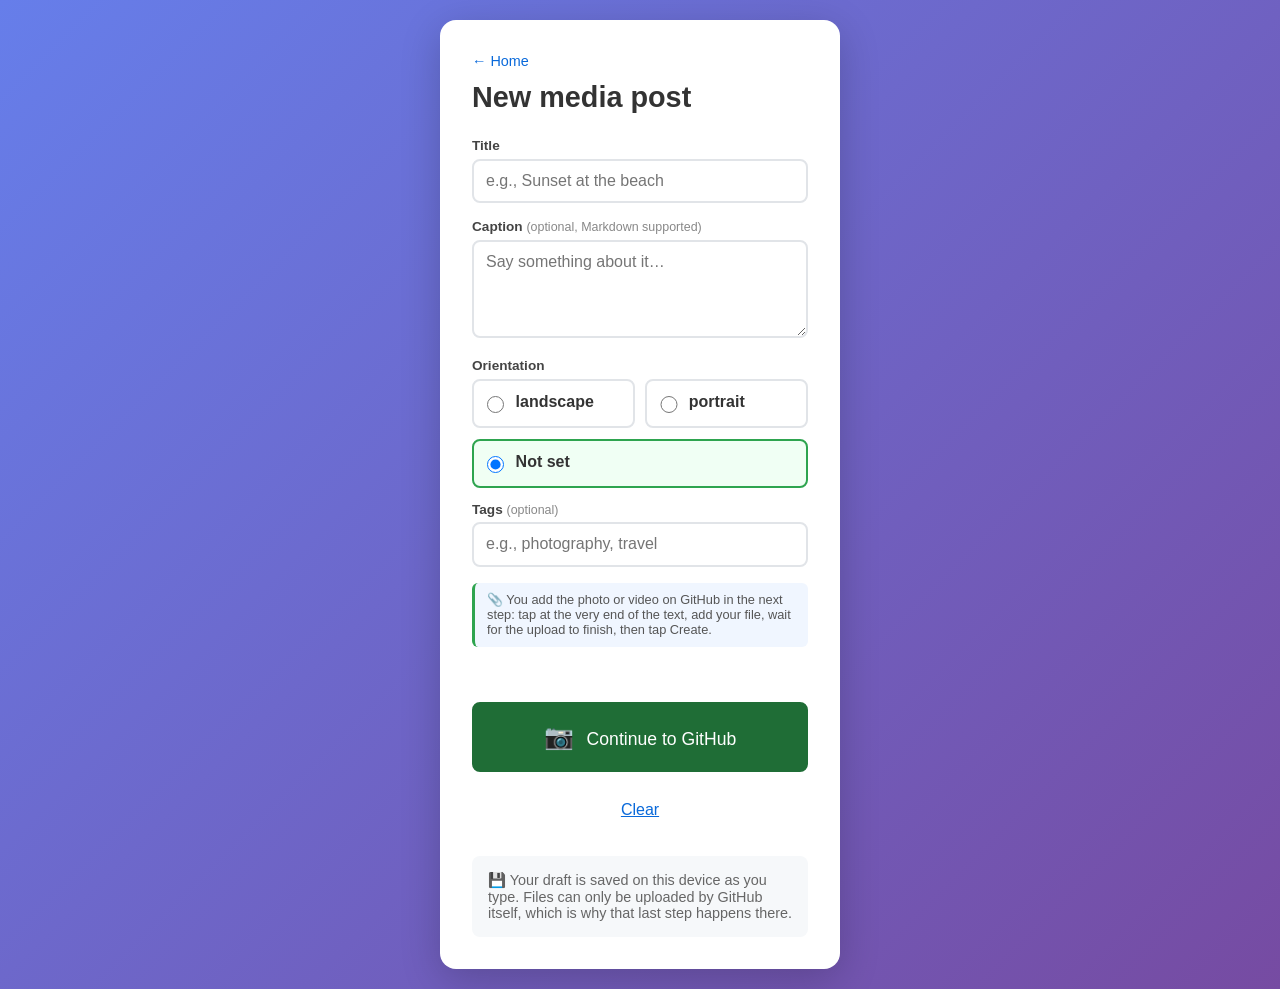
==== media.html @ 5fd4649b "Add a Media screen Co-authored-by: Copilot App <223556219+Copilot@users.noreply.github.com>" ====
<!DOCTYPE html>
<html lang="en">

<head>
    <meta charset="UTF-8">
    <meta name="viewport" content="width=device-width, initial-scale=1.0">
    <meta name="theme-color" content="#2ea44f">
    <title>New Media Post</title>
    <link rel="manifest" href="./manifest.json">
    <link rel="icon" type="image/webp" href="./icon.webp">
    <link rel="stylesheet" href="./styles.css">
</head>

<body class="page-share">
    <div class="container">
        <a class="home-link" href="./index.html">← Home</a>
        <h1>New media post</h1>

        <div class="fields">
            <div class="field">
                <label for="m-title">Title</label>
                <input type="text" id="m-title" placeholder="e.g., Sunset at the beach">
            </div>

            <div class="field">
                <label for="m-caption">Caption <span class="hint">(optional, Markdown supported)</span></label>
                <textarea id="m-caption" rows="4" placeholder="Say something about it…"></textarea>
            </div>

            <fieldset class="choice-group">
                <legend>Orientation</legend>
                <div class="choice-grid">
                    <label class="choice">
                        <input type="radio" name="media-orientation" value="landscape">
                        <span class="choice-body"><span class="choice-title">landscape</span></span>
                    </label>
                    <label class="choice">
                        <input type="radio" name="media-orientation" value="portrait">
                        <span class="choice-body"><span class="choice-title">portrait</span></span>
                    </label>
                    <label class="choice choice-wide">
                        <input type="radio" name="media-orientation" value="" checked>
                        <span class="choice-body"><span class="choice-title">Not set</span></span>
                    </label>
                </div>
            </fieldset>

            <div class="field">
                <label for="m-tags">Tags <span class="hint">(optional)</span></label>
                <input type="text" id="m-tags" placeholder="e.g., photography, travel" autocapitalize="none"
                    autocomplete="off">
            </div>
        </div>

        <p class="edit-note">📎 You add the photo or video on GitHub in the next step: tap at the very end
            of the text, add your file, wait for the upload to finish, then tap Create.</p>

        <p class="panel-status" id="media-status" aria-live="polite"></p>

        <button class="btn btn-primary" id="media-submit-btn">
            <span class="icon">📷</span>
            Continue to GitHub
        </button>
        <button class="btn-link" type="button" id="media-restore-btn" hidden>Restore the last post I sent</button>
        <button class="btn-link" type="button" id="media-clear-btn">Clear</button>

        <div class="info">
            💾 Your draft is saved on this device as you type. Files can only be uploaded by GitHub
            itself, which is why that last step happens there.
        </div>
    </div>

    <script src="./issue-core.js"></script>
    <script src="./drafts.js"></script>
    <script src="./media.js"></script>
</body>

</html>
---- styles.css ----
/* Shared styles for the GitHub Post Creator PWA (index.html + share.html). */

* {
    margin: 0;
    padding: 0;
    box-sizing: border-box;
}

body {
    font-family: -apple-system, BlinkMacSystemFont, 'Segoe UI', sans-serif;
    background: linear-gradient(135deg, #667eea 0%, #764ba2 100%);
    min-height: 100vh;
    display: flex;
    align-items: center;
    justify-content: center;
    padding: 20px;
}

/* ---------- Install / landing page (index.html) ---------- */

body.page-install {
    flex-direction: column;
    color: white;
}

.page-install .container {
    max-width: 500px;
    text-align: center;
}

.page-install h1 {
    font-size: 2.5rem;
    margin-bottom: 1rem;
}

.subtitle {
    font-size: 1.2rem;
    opacity: 0.9;
    margin-bottom: 2rem;
}

.card {
    background: white;
    border-radius: 16px;
    padding: 2rem;
    margin: 2rem 0;
    box-shadow: 0 10px 40px rgba(0, 0, 0, 0.2);
    color: #333;
}

.install-btn {
    background: #2ea44f;
    color: white;
    border: none;
    padding: 1rem 2rem;
    font-size: 1.1rem;
    border-radius: 8px;
    cursor: pointer;
    font-weight: 600;
    transition: transform 0.2s, background 0.2s;
    display: inline-block;
    text-decoration: none;
}

.install-btn:hover {
    background: #2c974b;
    transform: translateY(-2px);
}

.install-btn:active {
    transform: translateY(0);
}

.steps {
    text-align: left;
    margin-top: 1.5rem;
}

.step {
    margin: 1rem 0;
    padding-left: 2rem;
    position: relative;
}

.step::before {
    content: "✓";
    position: absolute;
    left: 0;
    color: #2ea44f;
    font-weight: bold;
    font-size: 1.2rem;
}

.emoji {
    font-size: 3rem;
    margin-bottom: 1rem;
}

#install-container {
    display: block;
}

#installed-container {
    display: none;
}

.success {
    color: #2ea44f;
    font-size: 1.2rem;
    font-weight: 600;
}

/* Home tiles (index.html) */

.tile-grid {
    display: grid;
    grid-template-columns: 1fr 1fr;
    gap: 0.75rem;
    margin-top: 1rem;
}

.tile {
    display: block;
    min-height: 44px;
    padding: 1rem 0.5rem;
    border: 2px solid #e1e4e8;
    border-radius: 10px;
    color: #333;
    font-weight: 600;
    text-align: center;
    text-decoration: none;
    transition: border-color 0.2s, background 0.2s;
}

.tile:hover,
.tile:focus-visible {
    border-color: #2ea44f;
    background: #f6f8fa;
}

.tile .icon {
    display: block;
    margin: 0 0 0.25rem;
    font-size: 1.8rem;
}

.tile-wide,
.choice-wide {
    grid-column: 1 / -1;
}

.tile-detail {
    display: block;
    margin-top: 0.15rem;
    color: #666;
    font-size: 0.8rem;
    font-weight: 400;
}

/* ---------- Share target page (share.html) ---------- */

.page-share .container {
    background: white;
    border-radius: 16px;
    padding: 2rem;
    max-width: 400px;
    width: 100%;
    box-shadow: 0 10px 40px rgba(0, 0, 0, 0.2);
}

.page-share h1 {
    margin-bottom: 1.5rem;
    color: #333;
    font-size: 1.8rem;
}

.home-link {
    display: inline-block;
    margin-bottom: 0.75rem;
    color: #0969da;
    font-size: 0.9rem;
    text-decoration: none;
}

.btn {
    display: block;
    width: 100%;
    padding: 1.2rem;
    margin: 1rem 0;
    border: 2px solid #e1e4e8;
    border-radius: 8px;
    background: white;
    font-size: 1.1rem;
    cursor: pointer;
    transition: all 0.2s;
    text-align: left;
    font-weight: 500;
}

.btn:hover {
    border-color: #2ea44f;
    background: #f6f8fa;
    transform: translateY(-2px);
    box-shadow: 0 4px 12px rgba(0, 0, 0, 0.1);
}

.btn:active {
    transform: translateY(0);
}

.icon {
    font-size: 1.5rem;
    margin-right: 0.5rem;
}

.info {
    background: #f6f8fa;
    padding: 1rem;
    border-radius: 8px;
    margin-top: 1.5rem;
    font-size: 0.9rem;
    color: #666;
    word-break: break-word;
}

/* Editable review fields (share.html) */

.fields {
    margin-bottom: 0.5rem;
}

.field {
    margin-bottom: 1rem;
    text-align: left;
}

.field label {
    display: block;
    font-size: 0.85rem;
    font-weight: 600;
    color: #444;
    margin-bottom: 0.35rem;
}

.field .hint {
    font-weight: 400;
    color: #888;
    font-size: 0.78rem;
}

.field input,
.field textarea,
.field select {
    width: 100%;
    padding: 0.7rem 0.75rem;
    border: 2px solid #e1e4e8;
    border-radius: 8px;
    font-size: 1rem;
    font-family: inherit;
    color: #333;
    background: #fff;
    transition: border-color 0.2s;
}

.field input:focus,
.field textarea:focus,
.field select:focus {
    outline: none;
    border-color: #2ea44f;
}

.field textarea {
    resize: vertical;
    min-height: 4.5rem;
}

.field input.invalid,
.field textarea.invalid {
    border-color: #d1242f;
}

.edit-note {
    font-size: 0.8rem;
    color: #555;
    background: #f0f6ff;
    border-left: 3px solid #2ea44f;
    padding: 0.6rem 0.75rem;
    border-radius: 6px;
    margin: 0.25rem 0 1.25rem;
    text-align: left;
}

[hidden] {
    display: none !important;
}

.follow-panel,
.response-panel {
    text-align: left;
}

.follow-panel h2,
.response-panel h2 {
    font-size: 1.35rem;
    color: #333;
    margin-bottom: 0.4rem;
}

.follow-intro,
.panel-intro {
    color: #555;
    font-size: 0.9rem;
    margin-bottom: 1rem;
}

.feed-options,
.choice-group {
    border: 0;
    padding: 0;
    margin: 0 0 0.85rem;
}

.feed-options legend,
.choice-group legend {
    font-size: 0.85rem;
    font-weight: 600;
    color: #444;
    margin-bottom: 0.35rem;
}

#follow-feed-choices {
    display: grid;
    gap: 0.65rem;
}

.choice-grid {
    display: grid;
    grid-template-columns: 1fr 1fr;
    gap: 0.65rem;
}

.feed-choice,
.choice {
    display: flex;
    align-items: flex-start;
    gap: 0.7rem;
    min-height: 44px;
    padding: 0.8rem;
    border: 2px solid #e1e4e8;
    border-radius: 8px;
    cursor: pointer;
}

.feed-choice:has(input:checked),
.choice:has(input:checked) {
    border-color: #2ea44f;
    background: #f0fff4;
}

.feed-choice input,
.choice input {
    flex: 0 0 auto;
    width: 1.1rem;
    height: 1.1rem;
    margin-top: 0.15rem;
}

.feed-choice-body,
.feed-choice-title,
.feed-choice-url,
.choice-body,
.choice-title,
.choice-detail {
    display: block;
    min-width: 0;
}

.feed-choice-body,
.choice-body {
    flex: 1;
}

.feed-choice-title,
.choice-title {
    color: #333;
    font-weight: 600;
}

.choice-detail {
    color: #666;
    font-size: 0.8rem;
    margin-top: 0.15rem;
}

.panel-status {
    min-height: 1.2rem;
    margin-bottom: 0.5rem;
    color: #d1242f;
    font-size: 0.85rem;
    text-align: left;
}

.panel-status.is-info {
    color: #666;
}

.feed-choice-url {
    color: #666;
    font-family: ui-monospace, SFMono-Regular, Consolas, monospace;
    font-size: 0.76rem;
    margin-top: 0.2rem;
    overflow-wrap: anywhere;
}

#follow-feed-manual {
    width: 100%;
    margin-top: 0.7rem;
    padding: 0.7rem 0.75rem;
    border: 2px solid #e1e4e8;
    border-radius: 8px;
    font-size: 1rem;
}

#follow-feed-manual.invalid {
    border-color: #d1242f;
}

.follow-feed-status {
    min-height: 1.2rem;
    margin-bottom: 1rem;
    color: #666;
    font-size: 0.8rem;
}

.btn-primary {
    color: #fff;
    background: #1f6d36;
    border-color: #1f6d36;
    text-align: center;
}

.btn-primary:hover {
    color: #fff;
    background: #155b2d;
}

.btn-link {
    display: block;
    min-height: 44px;
    width: 100%;
    padding: 0.7rem;
    border: 0;
    color: #0969da;
    background: transparent;
    cursor: pointer;
    font: inherit;
    text-decoration: underline;
}
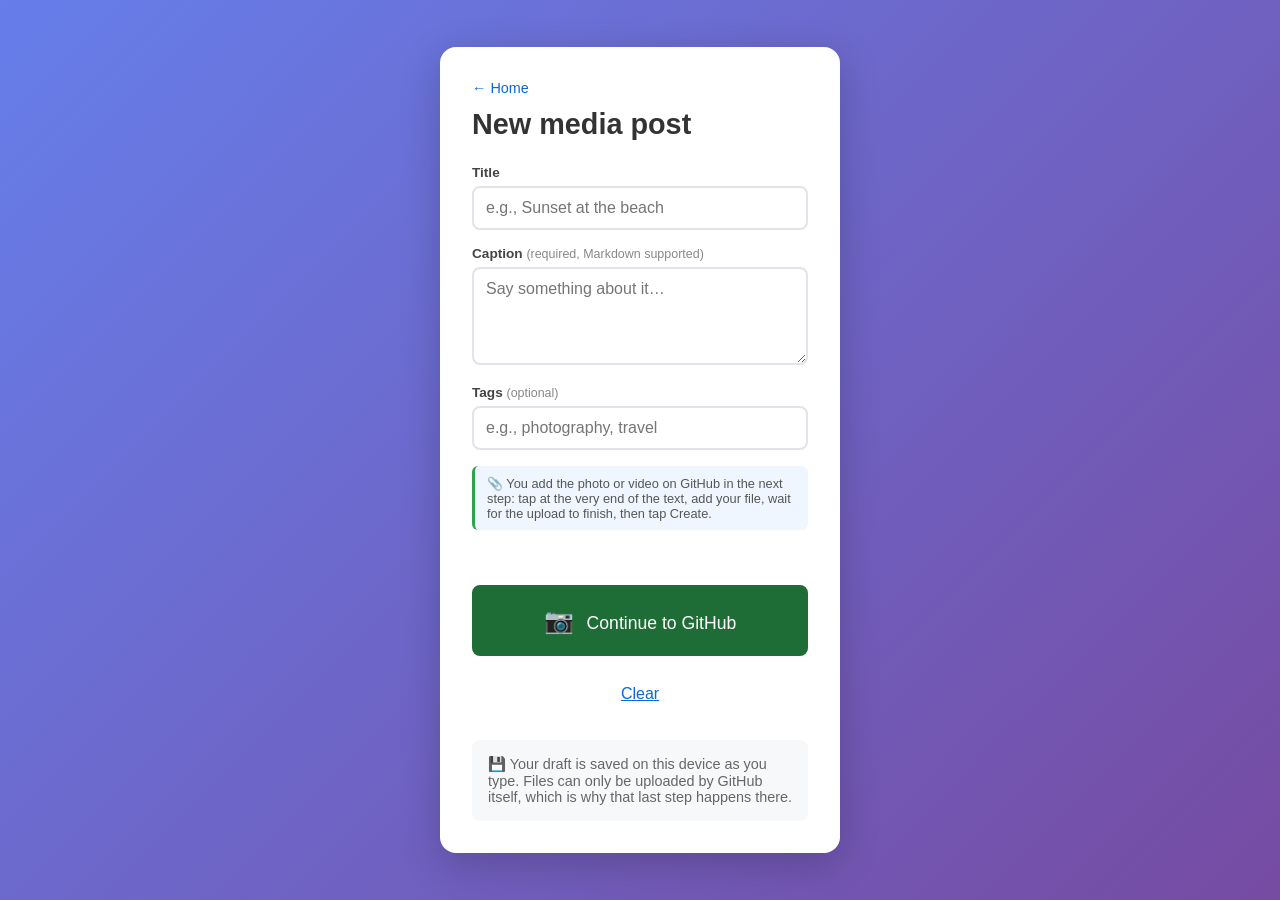
==== commit 250639f7: "Harden Media issue handoff validation Co-authored-by: Copilot App <223556219+Copilot@users.noreply.g" ====
--- a/media.html
+++ b/media.html
@@ -23,27 +23,9 @@
             </div>
 
             <div class="field">
-                <label for="m-caption">Caption <span class="hint">(optional, Markdown supported)</span></label>
+                <label for="m-caption">Caption <span class="hint">(required, Markdown supported)</span></label>
                 <textarea id="m-caption" rows="4" placeholder="Say something about it…"></textarea>
             </div>
-
-            <fieldset class="choice-group">
-                <legend>Orientation</legend>
-                <div class="choice-grid">
-                    <label class="choice">
-                        <input type="radio" name="media-orientation" value="landscape">
-                        <span class="choice-body"><span class="choice-title">landscape</span></span>
-                    </label>
-                    <label class="choice">
-                        <input type="radio" name="media-orientation" value="portrait">
-                        <span class="choice-body"><span class="choice-title">portrait</span></span>
-                    </label>
-                    <label class="choice choice-wide">
-                        <input type="radio" name="media-orientation" value="" checked>
-                        <span class="choice-body"><span class="choice-title">Not set</span></span>
-                    </label>
-                </div>
-            </fieldset>
 
             <div class="field">
                 <label for="m-tags">Tags <span class="hint">(optional)</span></label>
